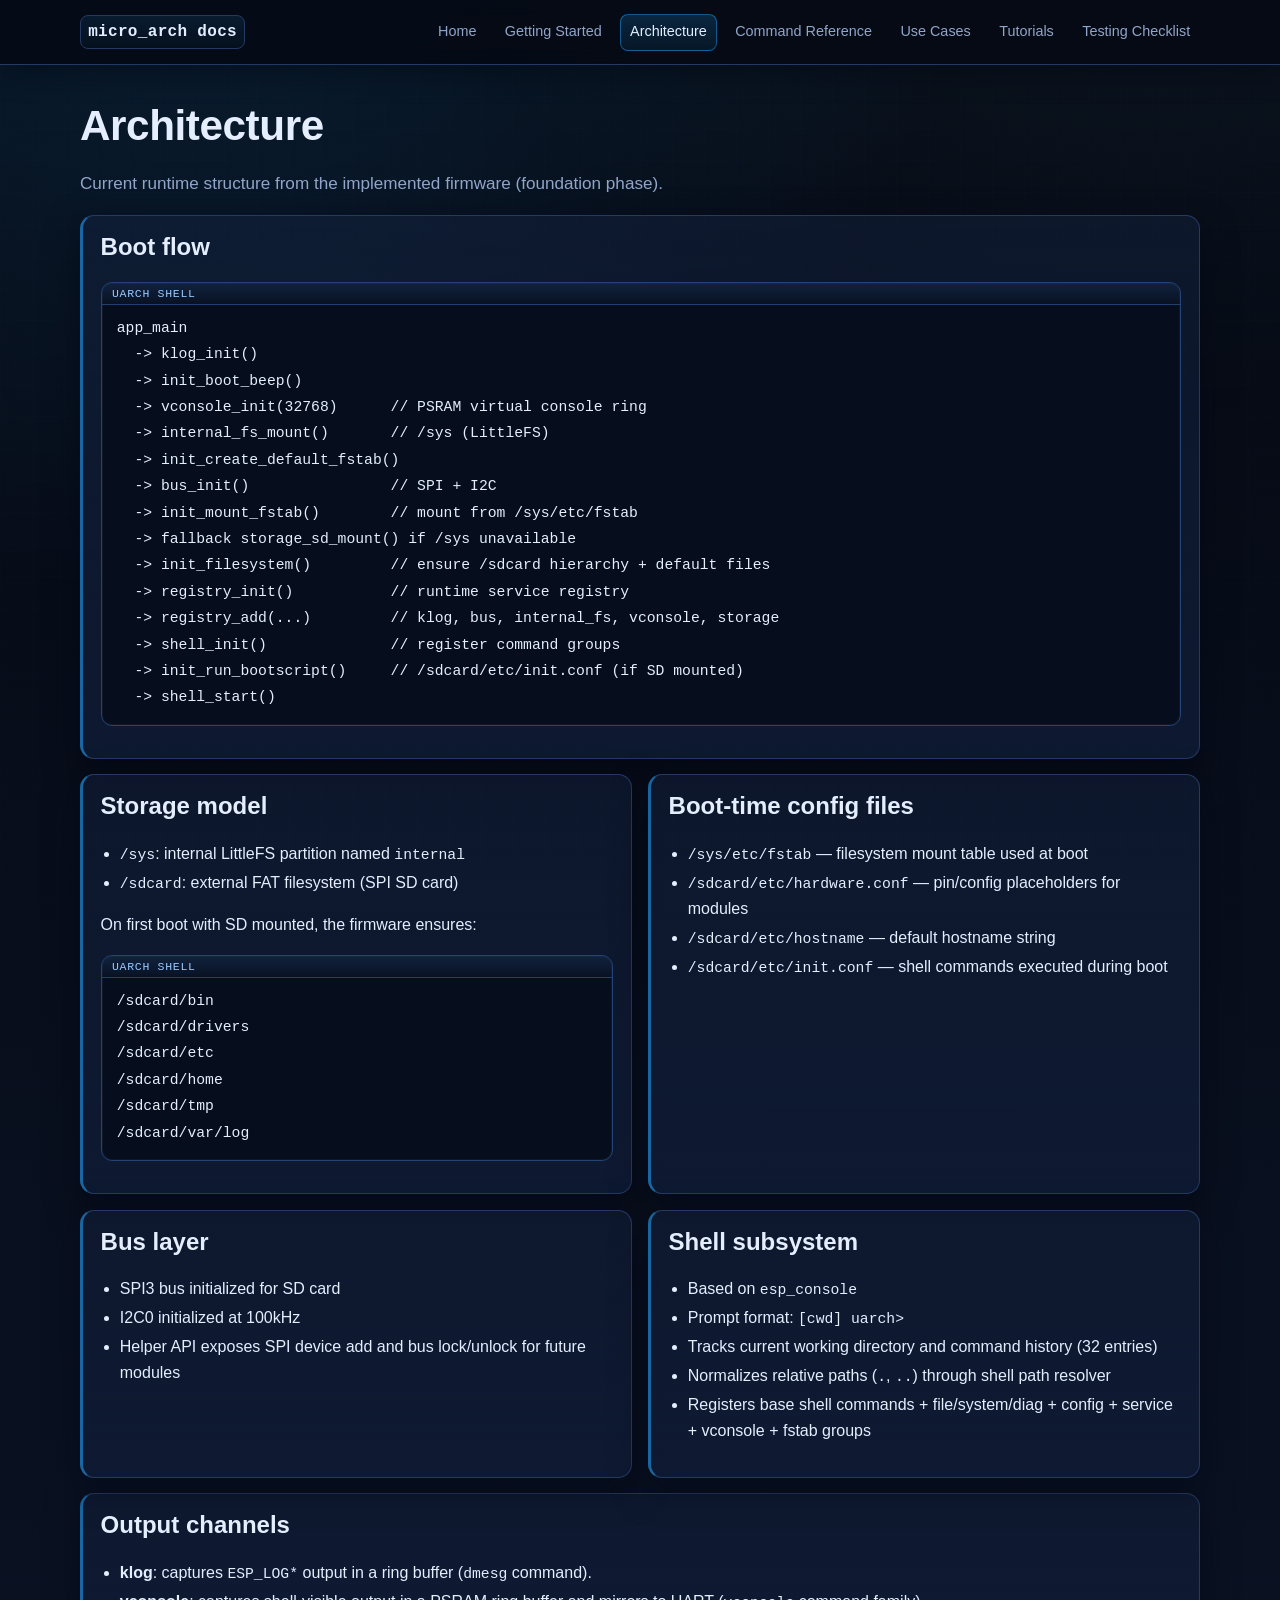
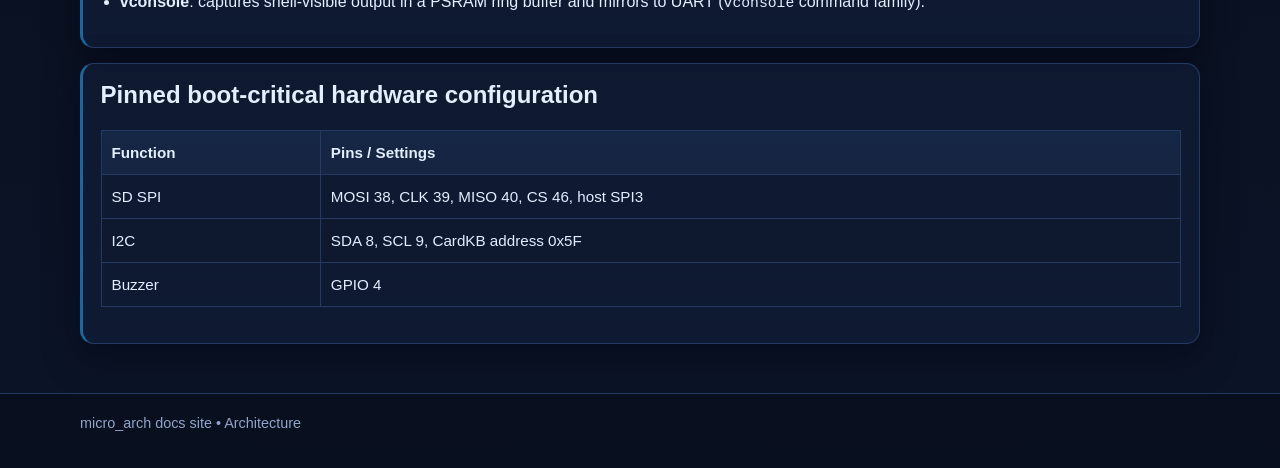
==== docs-site/architecture.html @ 43a9eb9b "Initial project import" ====
<!doctype html>
<html lang="en">
<head>
  <meta charset="utf-8">
  <meta name="viewport" content="width=device-width, initial-scale=1">
  <title>Architecture • micro_arch</title>
  <link rel="stylesheet" href="styles.css">
</head>
<body>
  <header>
    <div class="container header-row">
      <a class="brand" href="index.html">micro_arch docs</a>
      <nav>
        <a href="index.html">Home</a>
        <a href="getting-started.html">Getting Started</a>
        <a class="active" href="architecture.html">Architecture</a>
        <a href="command-reference.html">Command Reference</a>
        <a href="use-cases.html">Use Cases</a>
        <a href="tutorials.html">Tutorials</a>
        <a href="testing-checklist.html">Testing Checklist</a>
      </nav>
    </div>
  </header>

  <main class="container">
    <h1>Architecture</h1>
    <p class="lead">Current runtime structure from the implemented firmware (foundation phase).</p>

    <section class="card">
      <h2>Boot flow</h2>
      <pre><code>app_main
  -> klog_init()
  -> init_boot_beep()
  -> vconsole_init(32768)      // PSRAM virtual console ring
  -> internal_fs_mount()       // /sys (LittleFS)
  -> init_create_default_fstab()
  -> bus_init()                // SPI + I2C
  -> init_mount_fstab()        // mount from /sys/etc/fstab
  -> fallback storage_sd_mount() if /sys unavailable
  -> init_filesystem()         // ensure /sdcard hierarchy + default files
  -> registry_init()           // runtime service registry
  -> registry_add(...)         // klog, bus, internal_fs, vconsole, storage
  -> shell_init()              // register command groups
  -> init_run_bootscript()     // /sdcard/etc/init.conf (if SD mounted)
  -> shell_start()</code></pre>
    </section>

    <section class="grid cols-2">
      <article class="card">
        <h2>Storage model</h2>
        <ul>
          <li><code>/sys</code>: internal LittleFS partition named <code>internal</code></li>
          <li><code>/sdcard</code>: external FAT filesystem (SPI SD card)</li>
        </ul>
        <p>On first boot with SD mounted, the firmware ensures:</p>
        <pre><code>/sdcard/bin
/sdcard/drivers
/sdcard/etc
/sdcard/home
/sdcard/tmp
/sdcard/var/log</code></pre>
      </article>

      <article class="card">
        <h2>Boot-time config files</h2>
        <ul>
          <li><code>/sys/etc/fstab</code> — filesystem mount table used at boot</li>
          <li><code>/sdcard/etc/hardware.conf</code> — pin/config placeholders for modules</li>
          <li><code>/sdcard/etc/hostname</code> — default hostname string</li>
          <li><code>/sdcard/etc/init.conf</code> — shell commands executed during boot</li>
        </ul>
      </article>
    </section>

    <section class="grid cols-2">
      <article class="card">
        <h2>Bus layer</h2>
        <ul>
          <li>SPI3 bus initialized for SD card</li>
          <li>I2C0 initialized at 100kHz</li>
          <li>Helper API exposes SPI device add and bus lock/unlock for future modules</li>
        </ul>
      </article>

      <article class="card">
        <h2>Shell subsystem</h2>
        <ul>
          <li>Based on <code>esp_console</code></li>
          <li>Prompt format: <code>[cwd] uarch&gt;</code></li>
          <li>Tracks current working directory and command history (32 entries)</li>
          <li>Normalizes relative paths (<code>.</code>, <code>..</code>) through shell path resolver</li>
          <li>Registers base shell commands + file/system/diag + config + service + vconsole + fstab groups</li>
        </ul>
      </article>
    </section>

    <section class="card">
      <h2>Output channels</h2>
      <ul>
        <li><strong>klog</strong>: captures <code>ESP_LOG*</code> output in a ring buffer (<code>dmesg</code> command).</li>
        <li><strong>vconsole</strong>: captures shell-visible output in a PSRAM ring buffer and mirrors to UART (<code>vconsole</code> command family).</li>
      </ul>
    </section>

    <section class="card">
      <h2>Pinned boot-critical hardware configuration</h2>
      <table>
        <thead>
          <tr><th>Function</th><th>Pins / Settings</th></tr>
        </thead>
        <tbody>
          <tr><td>SD SPI</td><td>MOSI 38, CLK 39, MISO 40, CS 46, host SPI3</td></tr>
          <tr><td>I2C</td><td>SDA 8, SCL 9, CardKB address 0x5F</td></tr>
          <tr><td>Buzzer</td><td>GPIO 4</td></tr>
        </tbody>
      </table>
    </section>
  </main>

  <footer>
    <div class="container">micro_arch docs site • Architecture</div>
  </footer>
</body>
</html>
---- docs-site/styles.css ----
:root {
  --bg: #050912;
  --bg-soft: #0b1427;
  --panel: #0f1b34;
  --panel-2: #162545;
  --text: #e4eeff;
  --muted: #91a5ca;
  --accent: #23a6ff;
  --accent-2: #6fd3ff;
  --ok: #4ed6a5;
  --warn: #f7c565;
  --border: #253a63;
  --shadow: 0 12px 34px rgba(2, 8, 20, 0.55);
}

* {
  box-sizing: border-box;
}

html {
  scroll-behavior: smooth;
}

body {
  margin: 0;
  font-family: Inter, "Segoe UI", Roboto, Arial, sans-serif;
  color: var(--text);
  background:
    radial-gradient(circle at 15% -10%, rgba(35, 166, 255, 0.16), transparent 32%),
    radial-gradient(circle at 90% -20%, rgba(111, 211, 255, 0.1), transparent 30%),
    linear-gradient(180deg, var(--bg) 0%, var(--bg-soft) 100%);
  line-height: 1.65;
}

body::before {
  content: "";
  position: fixed;
  inset: 0;
  pointer-events: none;
  background-image:
    linear-gradient(rgba(121, 152, 206, 0.07) 1px, transparent 1px),
    linear-gradient(90deg, rgba(121, 152, 206, 0.07) 1px, transparent 1px);
  background-size: 32px 32px;
  opacity: 0.25;
  z-index: -1;
}

.container {
  width: min(1120px, 92vw);
  margin: 0 auto;
}

header {
  border-bottom: 1px solid var(--border);
  background: rgba(5, 10, 20, 0.88);
  position: sticky;
  top: 0;
  backdrop-filter: blur(10px);
  z-index: 10;
  box-shadow: 0 8px 28px rgba(2, 7, 17, 0.45);
}

.header-row {
  display: flex;
  gap: 1rem;
  justify-content: space-between;
  align-items: center;
  padding: 0.85rem 0;
}

.brand {
  font-family: ui-monospace, "SFMono-Regular", Menlo, Consolas, monospace;
  font-weight: 700;
  letter-spacing: 0.02em;
  text-decoration: none;
  color: var(--text);
  padding: 0.15rem 0.45rem;
  border: 1px solid var(--border);
  border-radius: 8px;
  background: linear-gradient(180deg, rgba(35, 166, 255, 0.11), rgba(35, 166, 255, 0.03));
}

nav {
  display: flex;
  flex-wrap: wrap;
  gap: 0.55rem;
}

nav a {
  color: var(--muted);
  text-decoration: none;
  font-size: 0.9rem;
  border: 1px solid transparent;
  border-radius: 8px;
  padding: 0.35rem 0.55rem;
  transition: all 0.16s ease;
}

nav a:hover {
  color: var(--accent-2);
  border-color: var(--border);
  background: rgba(35, 166, 255, 0.08);
}

nav a.active {
  color: var(--text);
  border-color: rgba(35, 166, 255, 0.45);
  background: linear-gradient(180deg, rgba(35, 166, 255, 0.19), rgba(35, 166, 255, 0.08));
}

main {
  padding: 2.2rem 0 3.1rem;
}

h1, h2, h3 {
  line-height: 1.24;
}

h1 {
  margin: 0 0 0.7rem;
  font-size: clamp(1.95rem, 3.3vw, 2.8rem);
  letter-spacing: -0.01em;
}

h2 {
  font-size: clamp(1.22rem, 2vw, 1.5rem);
}

h3 {
  font-size: 1.08rem;
}

.lead {
  color: var(--muted);
  font-size: 1.07rem;
  max-width: 75ch;
}

.grid {
  display: grid;
  gap: 1rem;
}

.grid.cols-2 {
  grid-template-columns: repeat(auto-fit, minmax(290px, 1fr));
}

.card {
  background: linear-gradient(180deg, rgba(22, 37, 69, 0.42), rgba(15, 27, 52, 0.9));
  border: 1px solid var(--border);
  border-left: 3px solid rgba(35, 166, 255, 0.55);
  border-radius: 14px;
  padding: 1rem 1.1rem;
  margin-top: 0.95rem;
  box-shadow: var(--shadow);
}

.card h2,
.card h3 {
  margin-top: 0;
}

.badge {
  display: inline-block;
  font-family: ui-monospace, "SFMono-Regular", Menlo, Consolas, monospace;
  font-size: 0.74rem;
  padding: 0.24rem 0.56rem;
  border-radius: 999px;
  border: 1px solid var(--border);
  color: var(--muted);
  margin-right: 0.4rem;
  margin-bottom: 0.3rem;
  background: rgba(21, 34, 63, 0.9);
}

.badge.ok {
  color: var(--ok);
  border-color: #2b6f5c;
}

.badge.warn {
  color: var(--warn);
  border-color: #7a6228;
}

pre,
code {
  font-family: ui-monospace, "SFMono-Regular", Menlo, Consolas, monospace;
}

code {
  font-size: 0.92em;
}

pre {
  position: relative;
  background: #060d1c;
  border: 1px solid #234475;
  border-radius: 11px;
  padding: 2rem 0.95rem 0.9rem;
  overflow: auto;
  box-shadow: inset 0 0 0 1px rgba(146, 186, 255, 0.06);
}

pre::before {
  content: "uarch shell";
  position: absolute;
  top: 0;
  left: 0;
  right: 0;
  height: 1.35rem;
  display: flex;
  align-items: center;
  padding: 0 0.65rem;
  font-size: 0.72rem;
  letter-spacing: 0.06em;
  text-transform: uppercase;
  color: #97c9ff;
  border-bottom: 1px solid rgba(35, 68, 117, 0.9);
  background: linear-gradient(180deg, rgba(35, 68, 117, 0.38), rgba(20, 36, 63, 0.2));
}

table {
  width: 100%;
  border-collapse: collapse;
  margin: 0.85rem 0 1.25rem;
  font-size: 0.95rem;
  border: 1px solid var(--border);
}

th, td {
  border: 1px solid var(--border);
  padding: 0.56rem 0.62rem;
  vertical-align: top;
}

th {
  background: linear-gradient(180deg, rgba(35, 68, 117, 0.3), rgba(24, 39, 68, 0.85));
  text-align: left;
}

tr:nth-child(even) td {
  background: rgba(14, 24, 44, 0.46);
}

a {
  color: var(--accent-2);
  text-underline-offset: 2px;
}

a:hover {
  color: #9ee3ff;
}

footer {
  border-top: 1px solid var(--border);
  color: var(--muted);
  font-size: 0.9rem;
  padding: 1.1rem 0 2rem;
  background: rgba(8, 14, 28, 0.75);
}

ul, ol {
  padding-left: 1.2rem;
}

li + li {
  margin-top: 0.16rem;
}
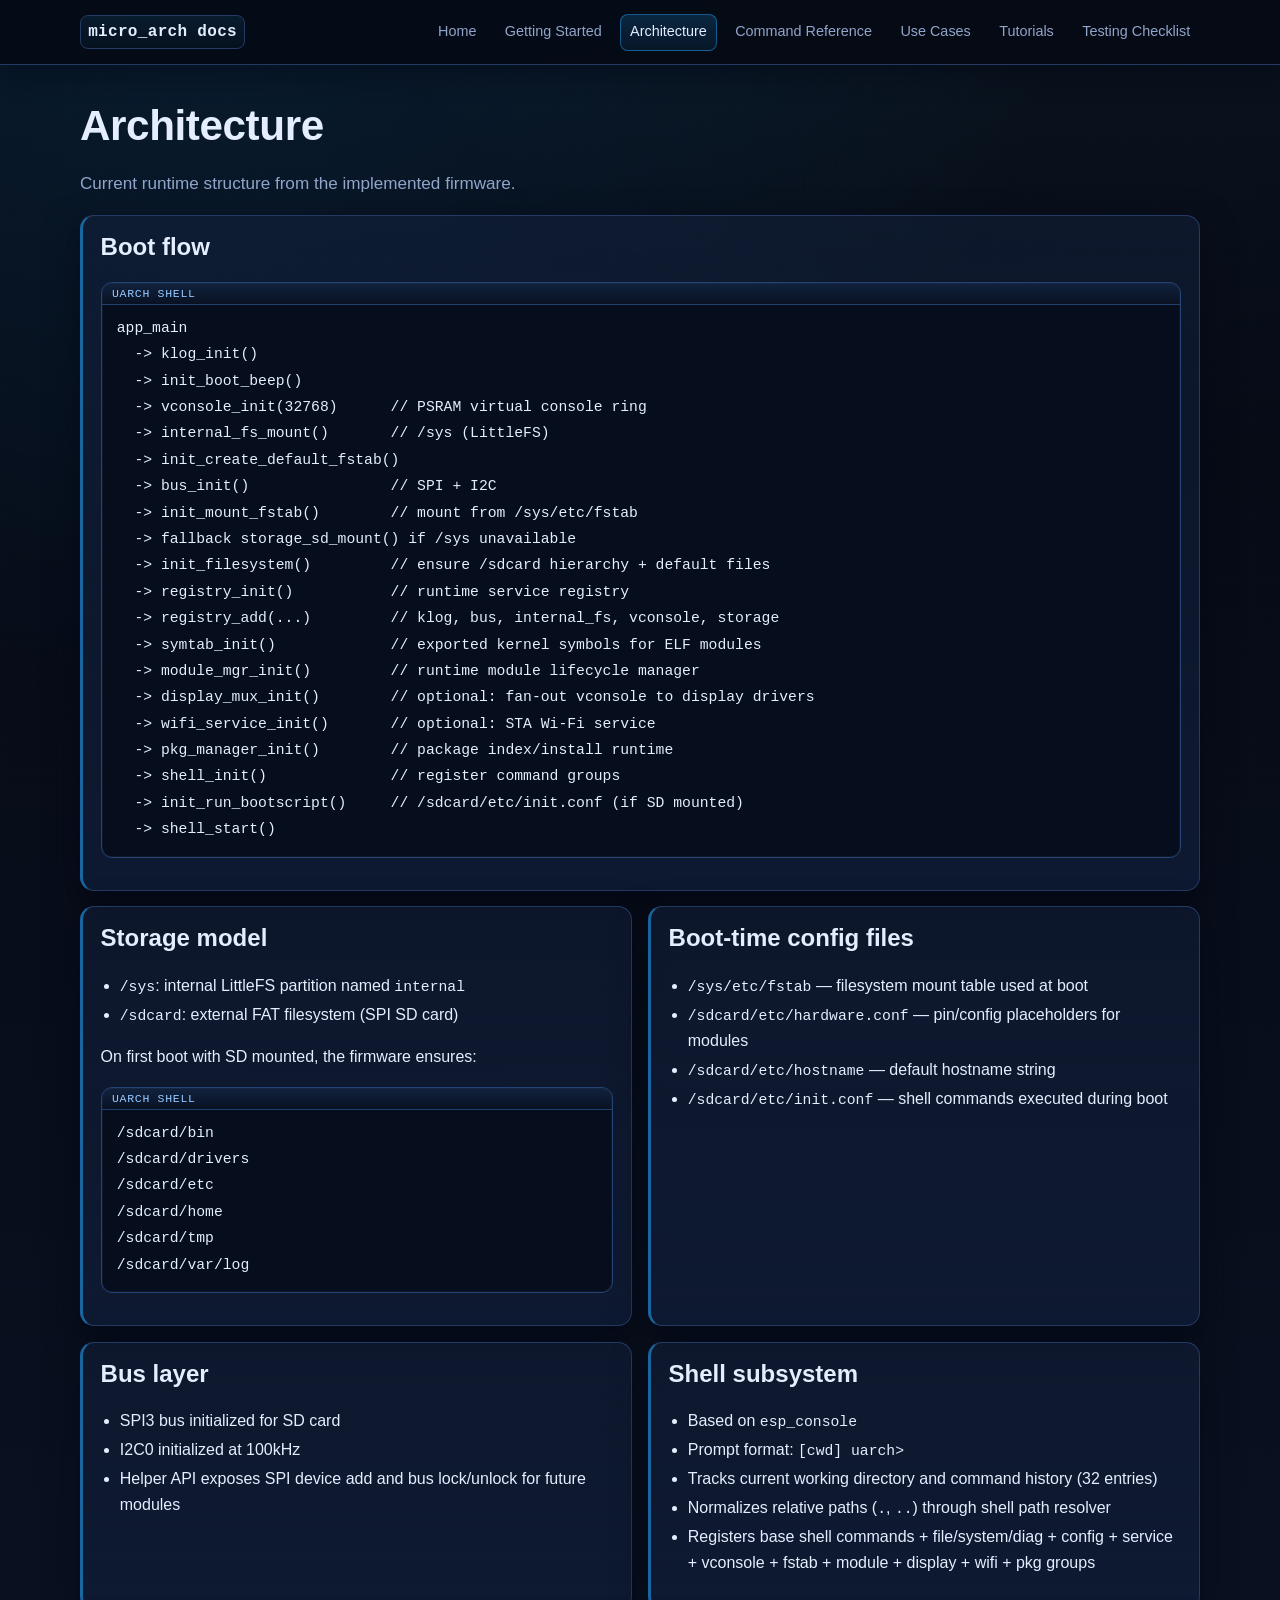
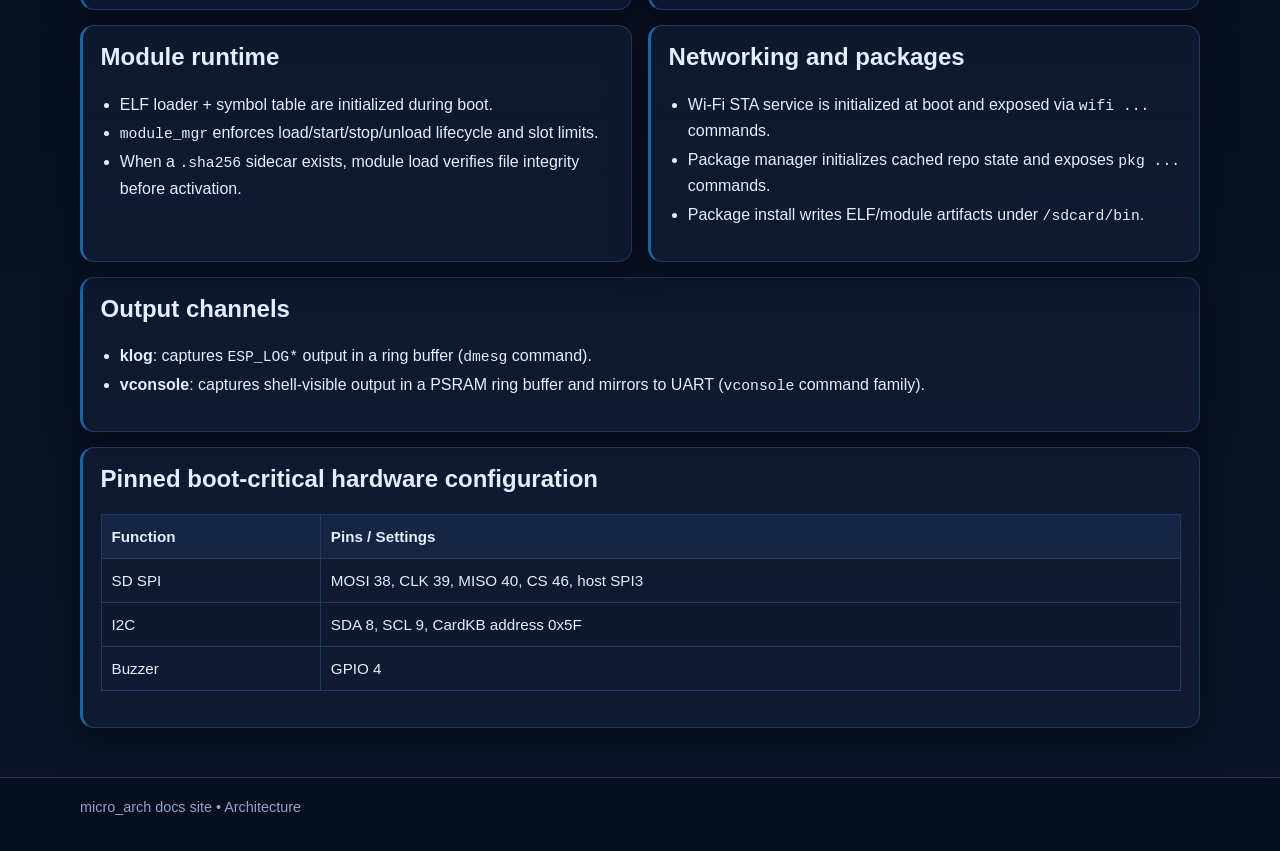
==== commit 35ee0f57: "changes" ====
--- a/docs-site/architecture.html
+++ b/docs-site/architecture.html
@@ -24,7 +24,7 @@
 
   <main class="container">
     <h1>Architecture</h1>
-    <p class="lead">Current runtime structure from the implemented firmware (foundation phase).</p>
+    <p class="lead">Current runtime structure from the implemented firmware.</p>
 
     <section class="card">
       <h2>Boot flow</h2>
@@ -40,6 +40,11 @@
   -> init_filesystem()         // ensure /sdcard hierarchy + default files
   -> registry_init()           // runtime service registry
   -> registry_add(...)         // klog, bus, internal_fs, vconsole, storage
+  -> symtab_init()             // exported kernel symbols for ELF modules
+  -> module_mgr_init()         // runtime module lifecycle manager
+  -> display_mux_init()        // optional: fan-out vconsole to display drivers
+  -> wifi_service_init()       // optional: STA Wi-Fi service
+  -> pkg_manager_init()        // package index/install runtime
   -> shell_init()              // register command groups
   -> init_run_bootscript()     // /sdcard/etc/init.conf (if SD mounted)
   -> shell_start()</code></pre>
@@ -89,7 +94,27 @@
           <li>Prompt format: <code>[cwd] uarch&gt;</code></li>
           <li>Tracks current working directory and command history (32 entries)</li>
           <li>Normalizes relative paths (<code>.</code>, <code>..</code>) through shell path resolver</li>
-          <li>Registers base shell commands + file/system/diag + config + service + vconsole + fstab groups</li>
+          <li>Registers base shell commands + file/system/diag + config + service + vconsole + fstab + module + display + wifi + pkg groups</li>
+        </ul>
+      </article>
+    </section>
+
+    <section class="grid cols-2">
+      <article class="card">
+        <h2>Module runtime</h2>
+        <ul>
+          <li>ELF loader + symbol table are initialized during boot.</li>
+          <li><code>module_mgr</code> enforces load/start/stop/unload lifecycle and slot limits.</li>
+          <li>When a <code>.sha256</code> sidecar exists, module load verifies file integrity before activation.</li>
+        </ul>
+      </article>
+
+      <article class="card">
+        <h2>Networking and packages</h2>
+        <ul>
+          <li>Wi-Fi STA service is initialized at boot and exposed via <code>wifi ...</code> commands.</li>
+          <li>Package manager initializes cached repo state and exposes <code>pkg ...</code> commands.</li>
+          <li>Package install writes ELF/module artifacts under <code>/sdcard/bin</code>.</li>
         </ul>
       </article>
     </section>
